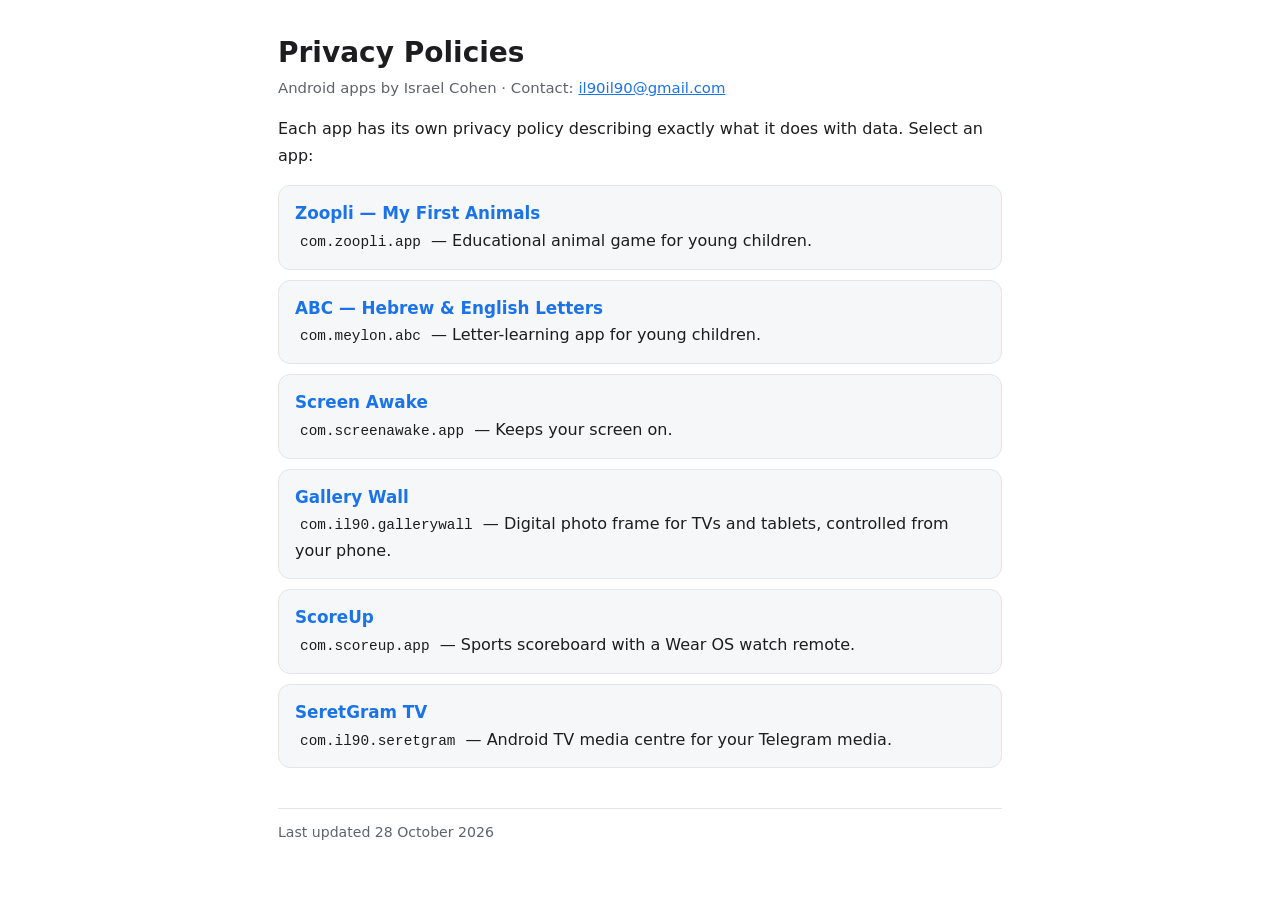
==== index.html @ fa52207f "Add privacy policies for all apps" ====
<!DOCTYPE html>
<html lang="en">
<head>
<meta charset="utf-8">
<meta name="viewport" content="width=device-width,initial-scale=1">
<title>Privacy Policies — Apps by Israel Cohen</title>
<link rel="stylesheet" href="style.css">
</head>
<body>
<main>
<h1>Privacy Policies</h1>
<p class="meta">Android apps by Israel Cohen &middot; Contact: <a href="mailto:il90il90@gmail.com">il90il90@gmail.com</a></p>
<p>Each app has its own privacy policy describing exactly what it does with data. Select an app:</p>
<ul class="apps">
<li><a href="zoopli/">Zoopli — My First Animals</a><br><code>com.zoopli.app</code> &mdash; Educational animal game for young children.</li>
<li><a href="abc/">ABC — Hebrew &amp; English Letters</a><br><code>com.meylon.abc</code> &mdash; Letter-learning app for young children.</li>
<li><a href="screenawake/">Screen Awake</a><br><code>com.screenawake.app</code> &mdash; Keeps your screen on.</li>
<li><a href="gallerywall/">Gallery Wall</a><br><code>com.il90.gallerywall</code> &mdash; Digital photo frame for TVs and tablets, controlled from your phone.</li>
<li><a href="scoreup/">ScoreUp</a><br><code>com.scoreup.app</code> &mdash; Sports scoreboard with a Wear OS watch remote.</li>
<li><a href="seretgram/">SeretGram TV</a><br><code>com.il90.seretgram</code> &mdash; Android TV media centre for your Telegram media.</li>
</ul>
<footer>Last updated 28 October 2026</footer>
</main>
</body>
</html>
---- style.css ----
:root{--fg:#1d1d1f;--muted:#5f6368;--bg:#ffffff;--card:#f6f7f9;--accent:#1a73e8;--border:#e3e5e8}
@media (prefers-color-scheme:dark){:root{--fg:#e8eaed;--muted:#a0a4a8;--bg:#121314;--card:#1d1f21;--accent:#8ab4f8;--border:#2c2f33}}
*{box-sizing:border-box}
html{-webkit-text-size-adjust:100%}
body{margin:0;background:var(--bg);color:var(--fg);font:16px/1.65 system-ui,-apple-system,"Segoe UI",Roboto,Arial,sans-serif}
main{max-width:760px;margin:0 auto;padding:24px 18px 64px}
header.top{border-bottom:1px solid var(--border);margin-bottom:20px;padding-bottom:12px}
header.top a{color:var(--muted);text-decoration:none;font-size:.92rem}
h1{font-size:1.75rem;line-height:1.25;margin:.4em 0 .2em}
h2{font-size:1.2rem;margin:1.8em 0 .5em;padding-top:.4em;border-top:1px solid var(--border)}
h3{font-size:1.02rem;margin:1.2em 0 .3em}
p,li{overflow-wrap:anywhere}
.meta{color:var(--muted);font-size:.93rem;margin:0 0 1em}
.summary{background:var(--card);border:1px solid var(--border);border-radius:12px;padding:14px 18px;margin:18px 0}
.summary ul{margin:.3em 0;padding-left:1.2em}
a{color:var(--accent)}
code{font-family:ui-monospace,SFMono-Regular,Menlo,Consolas,monospace;font-size:.9em;background:var(--card);padding:1px 5px;border-radius:5px}
.table-wrap{overflow-x:auto;margin:.6em 0}
table{border-collapse:collapse;width:100%;font-size:.94rem}
th,td{border:1px solid var(--border);padding:8px 10px;text-align:left;vertical-align:top}
th{background:var(--card)}
ul.apps{list-style:none;padding:0}
ul.apps li{border:1px solid var(--border);border-radius:12px;padding:14px 16px;margin:10px 0;background:var(--card)}
ul.apps a{font-weight:600;font-size:1.05rem;text-decoration:none}
footer{margin-top:40px;color:var(--muted);font-size:.88rem;border-top:1px solid var(--border);padding-top:12px}
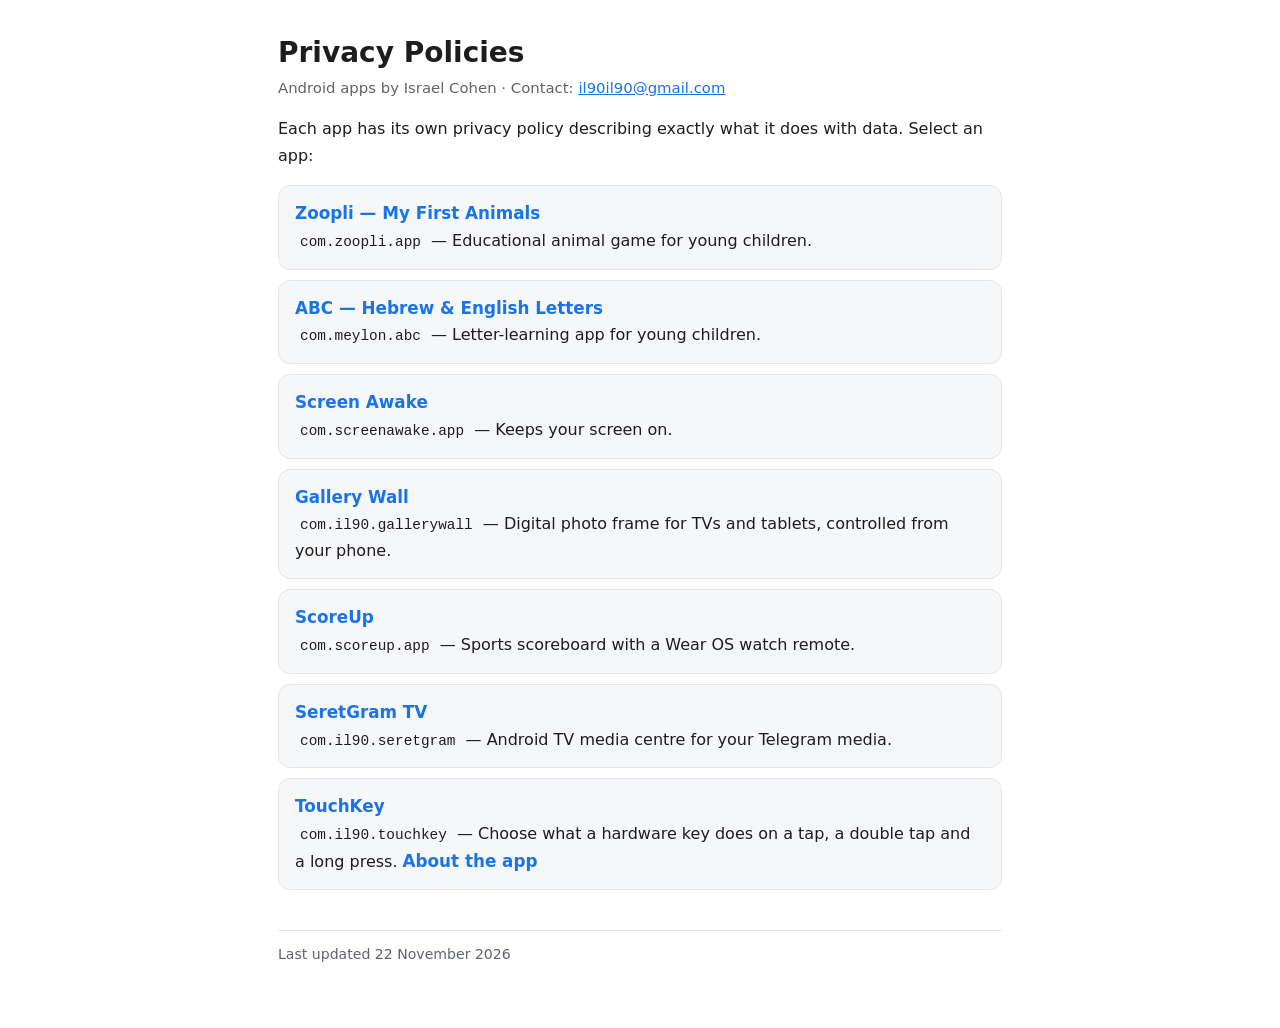
==== commit 5dac5c7d: "Add TouchKey: privacy policy and an about page TouchKey's Google OAuth consent screen needs a public" ====
--- a/index.html
+++ b/index.html
@@ -18,8 +18,9 @@
 <li><a href="gallerywall/">Gallery Wall</a><br><code>com.il90.gallerywall</code> &mdash; Digital photo frame for TVs and tablets, controlled from your phone.</li>
 <li><a href="scoreup/">ScoreUp</a><br><code>com.scoreup.app</code> &mdash; Sports scoreboard with a Wear OS watch remote.</li>
 <li><a href="seretgram/">SeretGram TV</a><br><code>com.il90.seretgram</code> &mdash; Android TV media centre for your Telegram media.</li>
+<li><a href="touchkey/">TouchKey</a><br><code>com.il90.touchkey</code> &mdash; Choose what a hardware key does on a tap, a double tap and a long press. <a href="touchkey/about/">About the app</a></li>
 </ul>
-<footer>Last updated 28 October 2026</footer>
+<footer>Last updated 22 November 2026</footer>
 </main>
 </body>
 </html>
